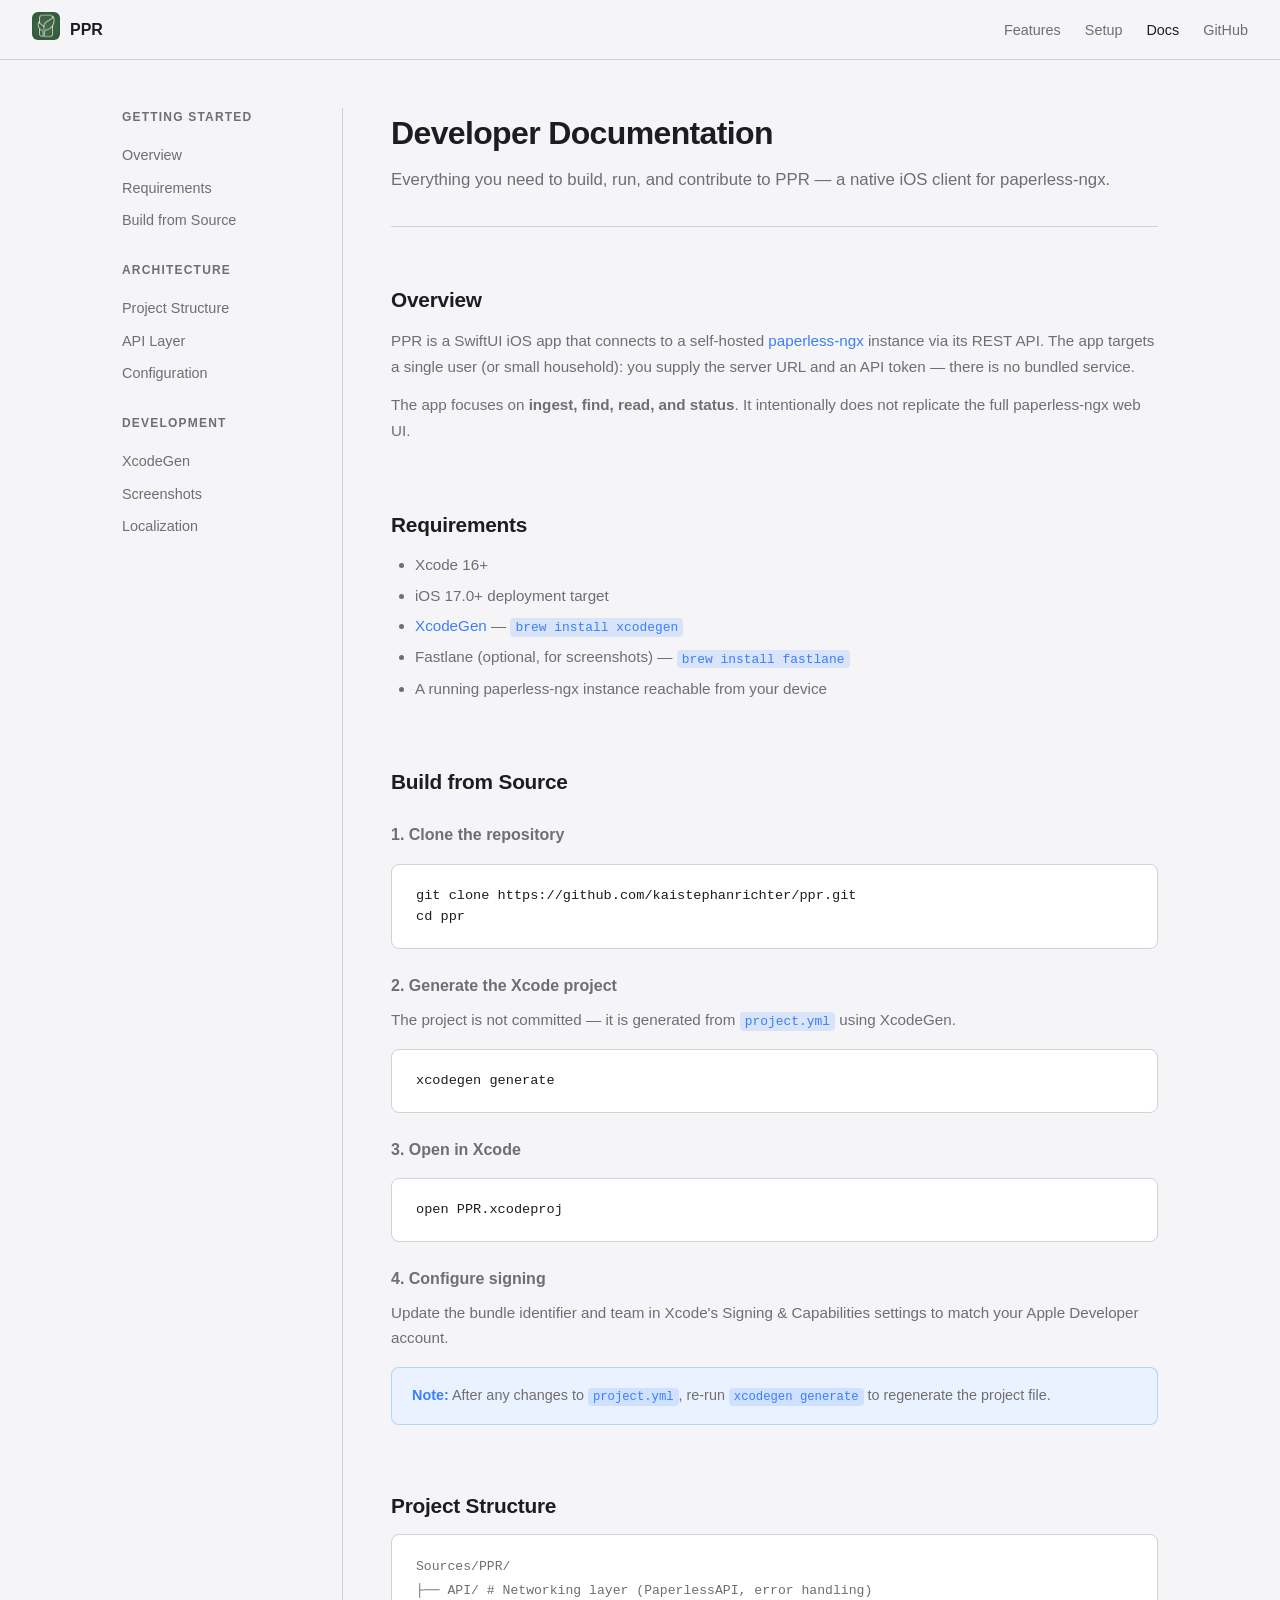
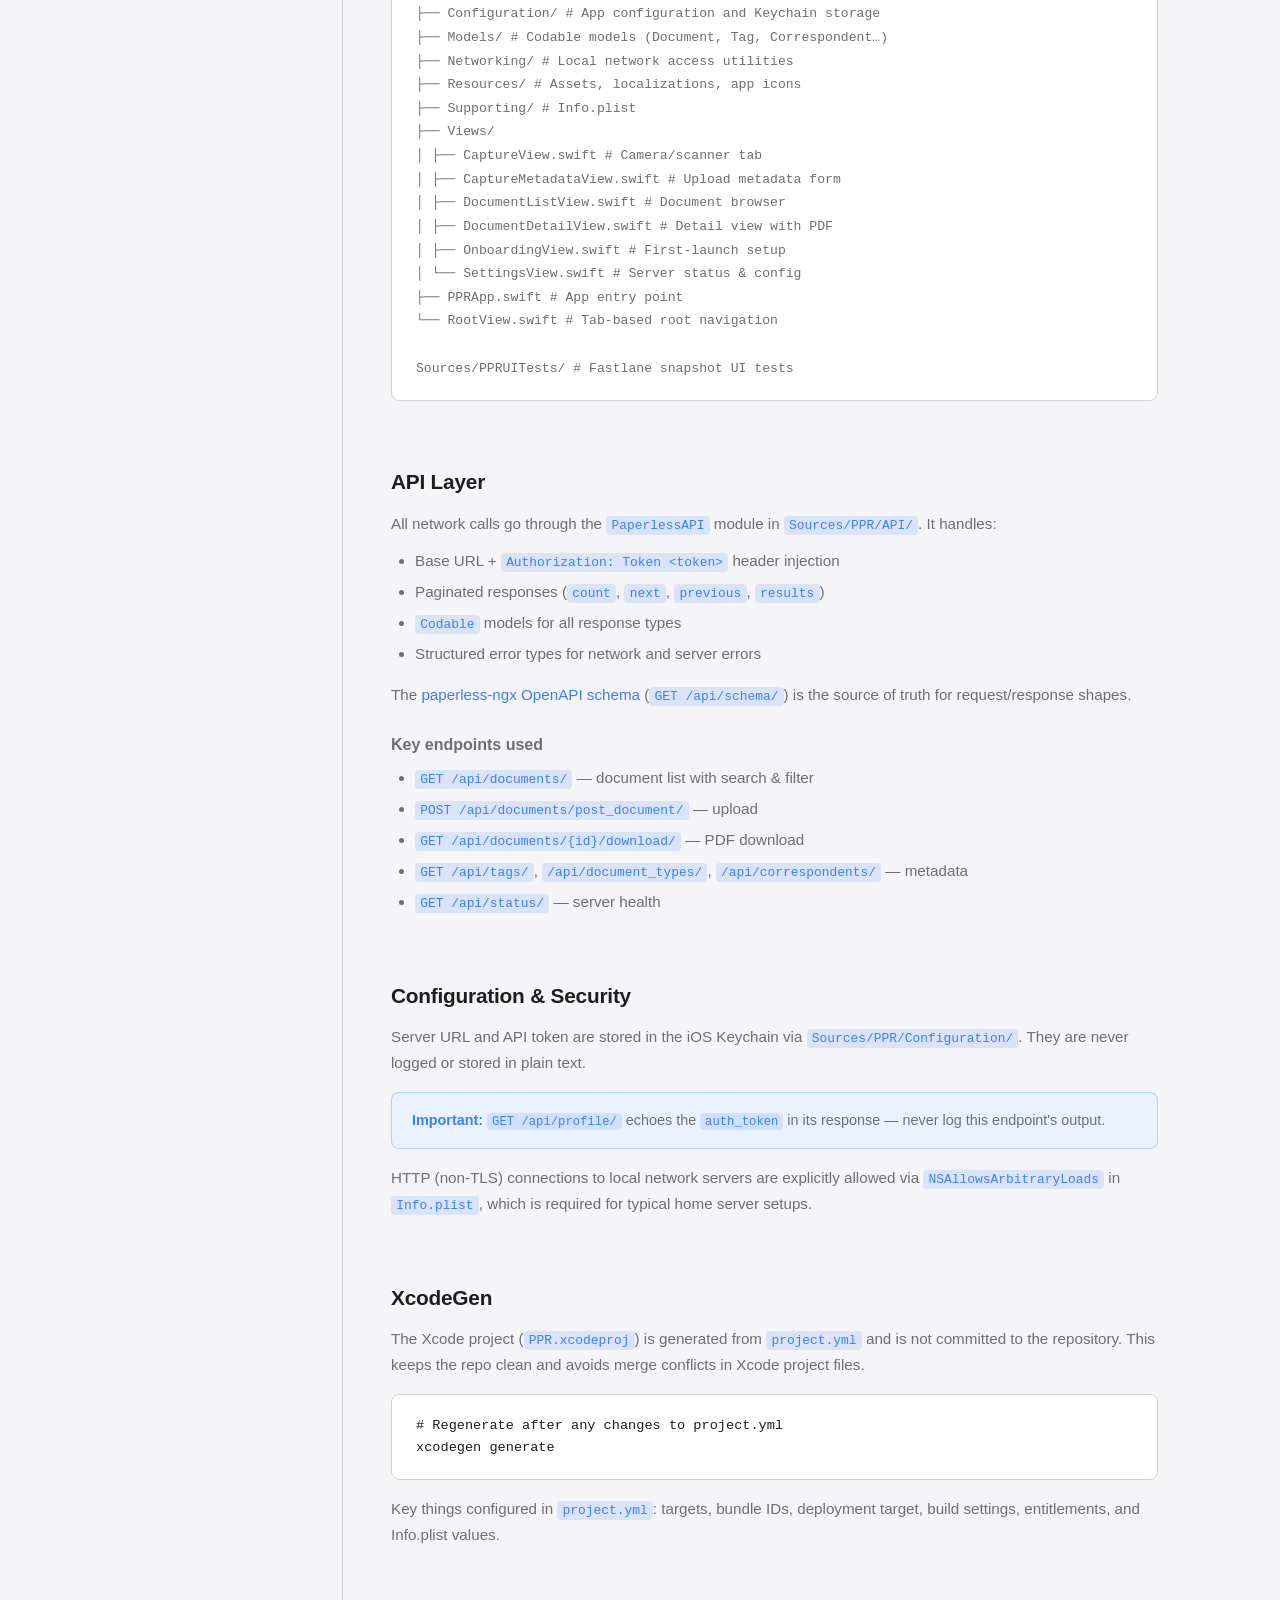
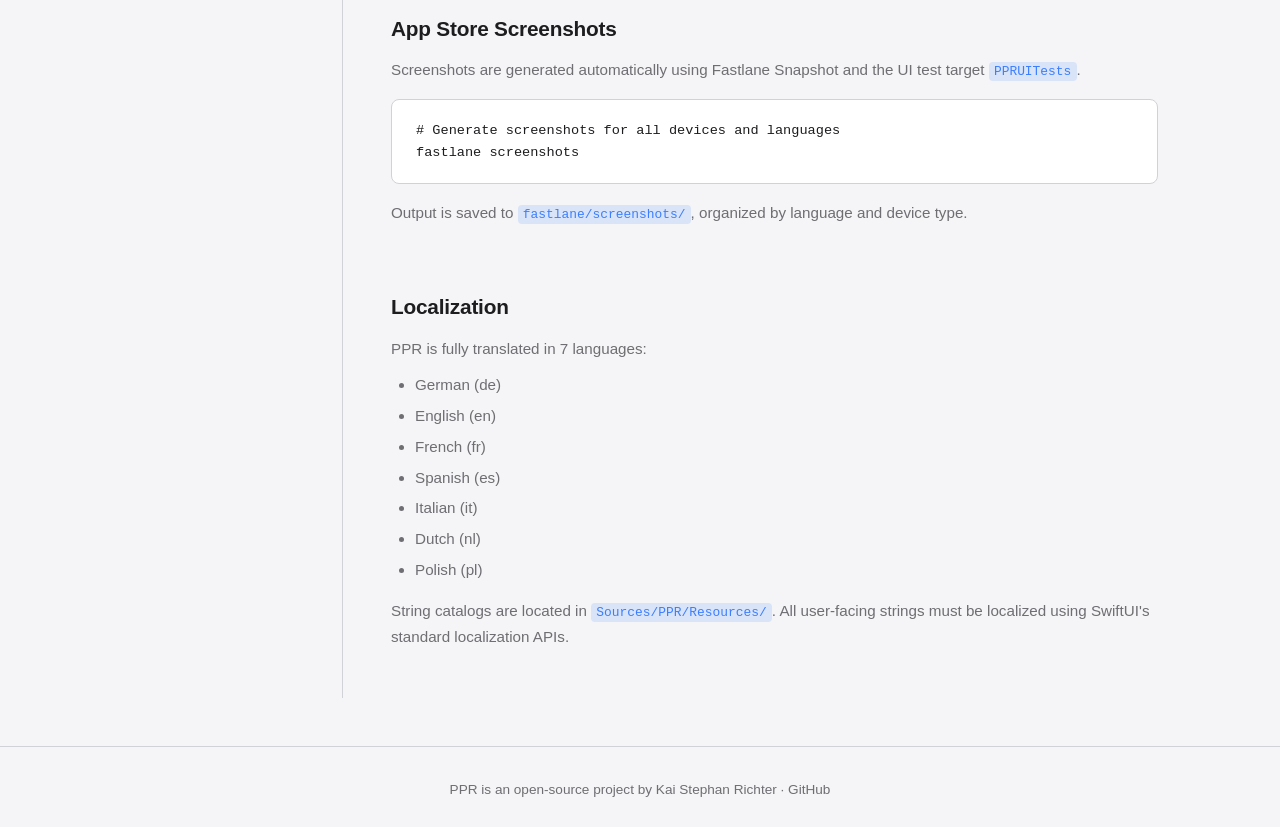
==== docs/docs.html @ b73ad2ff "Add GitHub Pages site (landing page + docs) Co-Authored-By: Claude Sonnet 4.6 <noreply@anthropic.com" ====
<!DOCTYPE html>
<html lang="en">
<head>
  <meta charset="UTF-8">
  <meta name="viewport" content="width=device-width, initial-scale=1.0">
  <title>Documentation – PPR</title>
  <meta name="description" content="Developer documentation for PPR, the native iOS client for paperless-ngx.">
  <link rel="icon" type="image/png" href="assets/app-icon-light.png">
  <link rel="stylesheet" href="style.css">
  <style>
    .docs-layout {
      display: grid;
      grid-template-columns: 220px 1fr;
      gap: 0;
      max-width: 1100px;
      margin: 0 auto;
      padding: 3rem 2rem;
      align-items: start;
    }

    .docs-sidebar {
      position: sticky;
      top: 80px;
    }

    .docs-sidebar h3 {
      font-size: 0.75rem;
      font-weight: 600;
      letter-spacing: 0.1em;
      text-transform: uppercase;
      color: var(--text-muted);
      margin-bottom: 0.75rem;
      margin-top: 1.5rem;
    }

    .docs-sidebar h3:first-child { margin-top: 0; }

    .docs-sidebar ul { list-style: none; }

    .docs-sidebar li a {
      display: block;
      padding: 0.3rem 0;
      font-size: 0.9rem;
      color: var(--text-muted);
      transition: color 0.15s;
    }

    .docs-sidebar li a:hover { color: var(--text); }
    .docs-sidebar li a.active { color: var(--accent); font-weight: 500; }

    .docs-content {
      padding-left: 3rem;
      border-left: 1px solid var(--border);
      min-height: 80vh;
    }

    .docs-content h1 {
      font-size: 2rem;
      font-weight: 700;
      letter-spacing: -0.02em;
      margin-bottom: 0.5rem;
    }

    .docs-content .lead {
      font-size: 1.05rem;
      color: var(--text-muted);
      margin-bottom: 2.5rem;
      padding-bottom: 2rem;
      border-bottom: 1px solid var(--border);
    }

    .docs-section {
      margin-bottom: 3rem;
    }

    .docs-section h2 {
      font-size: 1.3rem;
      font-weight: 600;
      letter-spacing: -0.01em;
      margin-bottom: 0.75rem;
      padding-top: 1rem;
    }

    .docs-section h3 {
      font-size: 1rem;
      font-weight: 600;
      margin-top: 1.5rem;
      margin-bottom: 0.5rem;
      color: var(--text-muted);
    }

    .docs-section p {
      font-size: 0.95rem;
      color: var(--text-muted);
      margin-bottom: 0.75rem;
      line-height: 1.7;
    }

    .docs-section ul, .docs-section ol {
      padding-left: 1.5rem;
      margin-bottom: 1rem;
    }

    .docs-section li {
      font-size: 0.95rem;
      color: var(--text-muted);
      margin-bottom: 0.4rem;
      line-height: 1.6;
    }

    pre {
      background: var(--bg-card);
      border: 1px solid var(--border);
      border-radius: var(--radius-sm);
      padding: 1.25rem 1.5rem;
      overflow-x: auto;
      margin: 1rem 0;
    }

    pre code {
      background: none;
      color: var(--text);
      padding: 0;
      font-size: 0.85rem;
      line-height: 1.6;
    }

    .callout {
      background: color-mix(in srgb, var(--accent) 10%, var(--bg-card));
      border: 1px solid color-mix(in srgb, var(--accent) 30%, transparent);
      border-radius: var(--radius-sm);
      padding: 1rem 1.25rem;
      margin: 1rem 0;
      font-size: 0.9rem;
      color: var(--text-muted);
    }

    .callout strong { color: var(--accent); }

    .arch-tree {
      font-family: "SF Mono", "Fira Code", monospace;
      font-size: 0.82rem;
      color: var(--text-muted);
      background: var(--bg-card);
      border: 1px solid var(--border);
      border-radius: var(--radius-sm);
      padding: 1.25rem 1.5rem;
      line-height: 1.8;
    }

    @media (max-width: 700px) {
      .docs-layout { grid-template-columns: 1fr; }
      .docs-sidebar { display: none; }
      .docs-content { padding-left: 0; border-left: none; }
    }
  </style>
</head>
<body>

<nav>
  <a class="nav-logo" href="index.html">
    <picture>
      <source srcset="assets/app-icon-dark.png" media="(prefers-color-scheme: dark)">
      <img src="assets/app-icon-light.png" alt="PPR Icon">
    </picture>
    PPR
  </a>
  <ul>
    <li><a href="index.html#features">Features</a></li>
    <li><a href="index.html#setup">Setup</a></li>
    <li><a href="docs.html" style="color: var(--text);">Docs</a></li>
    <li><a href="https://github.com/kaistephanrichter/ppr">GitHub</a></li>
  </ul>
</nav>

<div class="docs-layout">
  <aside class="docs-sidebar">
    <h3>Getting Started</h3>
    <ul>
      <li><a href="#overview">Overview</a></li>
      <li><a href="#requirements">Requirements</a></li>
      <li><a href="#build">Build from Source</a></li>
    </ul>
    <h3>Architecture</h3>
    <ul>
      <li><a href="#structure">Project Structure</a></li>
      <li><a href="#api-layer">API Layer</a></li>
      <li><a href="#configuration">Configuration</a></li>
    </ul>
    <h3>Development</h3>
    <ul>
      <li><a href="#xcodegen">XcodeGen</a></li>
      <li><a href="#screenshots">Screenshots</a></li>
      <li><a href="#localization">Localization</a></li>
    </ul>
  </aside>

  <main class="docs-content">
    <h1>Developer Documentation</h1>
    <p class="lead">Everything you need to build, run, and contribute to PPR — a native iOS client for paperless-ngx.</p>

    <!-- OVERVIEW -->
    <div class="docs-section" id="overview">
      <h2>Overview</h2>
      <p>PPR is a SwiftUI iOS app that connects to a self-hosted <a href="https://docs.paperless-ngx.com" target="_blank">paperless-ngx</a> instance via its REST API. The app targets a single user (or small household): you supply the server URL and an API token — there is no bundled service.</p>
      <p>The app focuses on <strong>ingest, find, read, and status</strong>. It intentionally does not replicate the full paperless-ngx web UI.</p>
    </div>

    <!-- REQUIREMENTS -->
    <div class="docs-section" id="requirements">
      <h2>Requirements</h2>
      <ul>
        <li>Xcode 16+</li>
        <li>iOS 17.0+ deployment target</li>
        <li><a href="https://github.com/yonaskolb/XcodeGen" target="_blank">XcodeGen</a> — <code>brew install xcodegen</code></li>
        <li>Fastlane (optional, for screenshots) — <code>brew install fastlane</code></li>
        <li>A running paperless-ngx instance reachable from your device</li>
      </ul>
    </div>

    <!-- BUILD -->
    <div class="docs-section" id="build">
      <h2>Build from Source</h2>

      <h3>1. Clone the repository</h3>
      <pre><code>git clone https://github.com/kaistephanrichter/ppr.git
cd ppr</code></pre>

      <h3>2. Generate the Xcode project</h3>
      <p>The project is not committed — it is generated from <code>project.yml</code> using XcodeGen.</p>
      <pre><code>xcodegen generate</code></pre>

      <h3>3. Open in Xcode</h3>
      <pre><code>open PPR.xcodeproj</code></pre>

      <h3>4. Configure signing</h3>
      <p>Update the bundle identifier and team in Xcode's Signing &amp; Capabilities settings to match your Apple Developer account.</p>

      <div class="callout">
        <strong>Note:</strong> After any changes to <code>project.yml</code>, re-run <code>xcodegen generate</code> to regenerate the project file.
      </div>
    </div>

    <!-- STRUCTURE -->
    <div class="docs-section" id="structure">
      <h2>Project Structure</h2>
      <div class="arch-tree">Sources/PPR/<br>
├── API/                    # Networking layer (PaperlessAPI, error handling)<br>
├── Configuration/          # App configuration and Keychain storage<br>
├── Models/                 # Codable models (Document, Tag, Correspondent…)<br>
├── Networking/             # Local network access utilities<br>
├── Resources/              # Assets, localizations, app icons<br>
├── Supporting/             # Info.plist<br>
├── Views/<br>
│   ├── CaptureView.swift           # Camera/scanner tab<br>
│   ├── CaptureMetadataView.swift   # Upload metadata form<br>
│   ├── DocumentListView.swift      # Document browser<br>
│   ├── DocumentDetailView.swift    # Detail view with PDF<br>
│   ├── OnboardingView.swift        # First-launch setup<br>
│   └── SettingsView.swift          # Server status &amp; config<br>
├── PPRApp.swift            # App entry point<br>
└── RootView.swift          # Tab-based root navigation<br>
<br>
Sources/PPRUITests/         # Fastlane snapshot UI tests</div>
    </div>

    <!-- API LAYER -->
    <div class="docs-section" id="api-layer">
      <h2>API Layer</h2>
      <p>All network calls go through the <code>PaperlessAPI</code> module in <code>Sources/PPR/API/</code>. It handles:</p>
      <ul>
        <li>Base URL + <code>Authorization: Token &lt;token&gt;</code> header injection</li>
        <li>Paginated responses (<code>count</code>, <code>next</code>, <code>previous</code>, <code>results</code>)</li>
        <li><code>Codable</code> models for all response types</li>
        <li>Structured error types for network and server errors</li>
      </ul>
      <p>The <a href="https://docs.paperless-ngx.com/api/" target="_blank">paperless-ngx OpenAPI schema</a> (<code>GET /api/schema/</code>) is the source of truth for request/response shapes.</p>

      <h3>Key endpoints used</h3>
      <ul>
        <li><code>GET /api/documents/</code> — document list with search &amp; filter</li>
        <li><code>POST /api/documents/post_document/</code> — upload</li>
        <li><code>GET /api/documents/{id}/download/</code> — PDF download</li>
        <li><code>GET /api/tags/</code>, <code>/api/document_types/</code>, <code>/api/correspondents/</code> — metadata</li>
        <li><code>GET /api/status/</code> — server health</li>
      </ul>
    </div>

    <!-- CONFIGURATION -->
    <div class="docs-section" id="configuration">
      <h2>Configuration &amp; Security</h2>
      <p>Server URL and API token are stored in the iOS Keychain via <code>Sources/PPR/Configuration/</code>. They are never logged or stored in plain text.</p>
      <div class="callout">
        <strong>Important:</strong> <code>GET /api/profile/</code> echoes the <code>auth_token</code> in its response — never log this endpoint's output.
      </div>
      <p>HTTP (non-TLS) connections to local network servers are explicitly allowed via <code>NSAllowsArbitraryLoads</code> in <code>Info.plist</code>, which is required for typical home server setups.</p>
    </div>

    <!-- XCODEGEN -->
    <div class="docs-section" id="xcodegen">
      <h2>XcodeGen</h2>
      <p>The Xcode project (<code>PPR.xcodeproj</code>) is generated from <code>project.yml</code> and is not committed to the repository. This keeps the repo clean and avoids merge conflicts in Xcode project files.</p>
      <pre><code># Regenerate after any changes to project.yml
xcodegen generate</code></pre>
      <p>Key things configured in <code>project.yml</code>: targets, bundle IDs, deployment target, build settings, entitlements, and Info.plist values.</p>
    </div>

    <!-- SCREENSHOTS -->
    <div class="docs-section" id="screenshots">
      <h2>App Store Screenshots</h2>
      <p>Screenshots are generated automatically using Fastlane Snapshot and the UI test target <code>PPRUITests</code>.</p>
      <pre><code># Generate screenshots for all devices and languages
fastlane screenshots</code></pre>
      <p>Output is saved to <code>fastlane/screenshots/</code>, organized by language and device type.</p>
    </div>

    <!-- LOCALIZATION -->
    <div class="docs-section" id="localization">
      <h2>Localization</h2>
      <p>PPR is fully translated in 7 languages:</p>
      <ul>
        <li>German (de)</li>
        <li>English (en)</li>
        <li>French (fr)</li>
        <li>Spanish (es)</li>
        <li>Italian (it)</li>
        <li>Dutch (nl)</li>
        <li>Polish (pl)</li>
      </ul>
      <p>String catalogs are located in <code>Sources/PPR/Resources/</code>. All user-facing strings must be localized using SwiftUI's standard localization APIs.</p>
    </div>

  </main>
</div>

<footer>
  <p>PPR is an open-source project by <a href="https://github.com/kaistephanrichter" target="_blank">Kai Stephan Richter</a> · <a href="https://github.com/kaistephanrichter/ppr" target="_blank">GitHub</a></p>
</footer>

</body>
</html>
---- docs/style.css ----
*, *::before, *::after { box-sizing: border-box; margin: 0; padding: 0; }

:root {
  --bg: #0d0d0f;
  --bg-card: #18181b;
  --bg-card-hover: #1f1f23;
  --border: #2a2a30;
  --text: #e8e8ed;
  --text-muted: #8e8e99;
  --accent: #3b7eff;
  --accent-hover: #5b93ff;
  --radius: 16px;
  --radius-sm: 8px;
}

@media (prefers-color-scheme: light) {
  :root {
    --bg: #f5f5f7;
    --bg-card: #ffffff;
    --bg-card-hover: #f0f0f5;
    --border: #d1d1d8;
    --text: #1d1d1f;
    --text-muted: #6e6e73;
  }
}

html { scroll-behavior: smooth; }

body {
  font-family: -apple-system, BlinkMacSystemFont, "SF Pro Display", "Segoe UI", sans-serif;
  background: var(--bg);
  color: var(--text);
  line-height: 1.6;
  -webkit-font-smoothing: antialiased;
}

a { color: var(--accent); text-decoration: none; }
a:hover { color: var(--accent-hover); }

/* NAV */
nav {
  position: sticky;
  top: 0;
  z-index: 100;
  display: flex;
  align-items: center;
  justify-content: space-between;
  padding: 0 2rem;
  height: 60px;
  background: color-mix(in srgb, var(--bg) 80%, transparent);
  backdrop-filter: blur(20px);
  -webkit-backdrop-filter: blur(20px);
  border-bottom: 1px solid var(--border);
}

.nav-logo {
  display: flex;
  align-items: center;
  gap: 10px;
  font-weight: 600;
  font-size: 1rem;
  color: var(--text);
}

.nav-logo img {
  width: 28px;
  height: 28px;
  border-radius: 6px;
}

nav ul {
  display: flex;
  gap: 1.5rem;
  list-style: none;
}

nav a {
  color: var(--text-muted);
  font-size: 0.9rem;
  font-weight: 500;
  transition: color 0.15s;
}

nav a:hover { color: var(--text); }

/* HERO */
.hero {
  display: flex;
  flex-direction: column;
  align-items: center;
  text-align: center;
  padding: 6rem 2rem 4rem;
  max-width: 800px;
  margin: 0 auto;
}

.hero-icon {
  width: 100px;
  height: 100px;
  border-radius: 22px;
  margin-bottom: 2rem;
  box-shadow: 0 20px 60px rgba(59, 126, 255, 0.25);
}

.hero h1 {
  font-size: clamp(2.5rem, 6vw, 4rem);
  font-weight: 700;
  letter-spacing: -0.03em;
  line-height: 1.1;
  margin-bottom: 1rem;
}

.hero h1 span { color: var(--accent); }

.hero p {
  font-size: 1.2rem;
  color: var(--text-muted);
  max-width: 560px;
  margin-bottom: 2.5rem;
}

.hero-badges {
  display: flex;
  gap: 0.75rem;
  flex-wrap: wrap;
  justify-content: center;
}

.badge {
  display: inline-flex;
  align-items: center;
  gap: 6px;
  padding: 0.5rem 1rem;
  border-radius: 100px;
  font-size: 0.85rem;
  font-weight: 500;
  border: 1px solid var(--border);
  color: var(--text-muted);
  background: var(--bg-card);
}

.badge-primary {
  background: var(--accent);
  border-color: var(--accent);
  color: #fff;
  transition: background 0.15s;
}

.badge-primary:hover { background: var(--accent-hover); color: #fff; }

/* SECTIONS */
section {
  max-width: 1100px;
  margin: 0 auto;
  padding: 5rem 2rem;
}

.section-label {
  font-size: 0.8rem;
  font-weight: 600;
  letter-spacing: 0.1em;
  text-transform: uppercase;
  color: var(--accent);
  margin-bottom: 0.75rem;
}

.section-title {
  font-size: clamp(1.8rem, 4vw, 2.5rem);
  font-weight: 700;
  letter-spacing: -0.02em;
  margin-bottom: 1rem;
}

.section-sub {
  font-size: 1.05rem;
  color: var(--text-muted);
  max-width: 540px;
  margin-bottom: 3rem;
}

/* FEATURES GRID */
.features-grid {
  display: grid;
  grid-template-columns: repeat(auto-fill, minmax(300px, 1fr));
  gap: 1.5rem;
}

.feature-card {
  background: var(--bg-card);
  border: 1px solid var(--border);
  border-radius: var(--radius);
  padding: 2rem;
  transition: background 0.15s, border-color 0.15s;
}

.feature-card:hover {
  background: var(--bg-card-hover);
  border-color: color-mix(in srgb, var(--accent) 40%, var(--border));
}

.feature-icon {
  width: 56px;
  height: 56px;
  border-radius: 12px;
  margin-bottom: 1.25rem;
  object-fit: cover;
}

.feature-card h3 {
  font-size: 1.05rem;
  font-weight: 600;
  margin-bottom: 0.5rem;
}

.feature-card p {
  font-size: 0.9rem;
  color: var(--text-muted);
  line-height: 1.5;
}

/* SHOWCASE */
.showcase {
  display: grid;
  grid-template-columns: 1fr 1fr;
  gap: 4rem;
  align-items: center;
}

.showcase.reverse { direction: rtl; }
.showcase.reverse > * { direction: ltr; }

.showcase-img {
  width: 100%;
  border-radius: var(--radius);
  border: 1px solid var(--border);
}

.showcase-text h2 {
  font-size: 1.8rem;
  font-weight: 700;
  letter-spacing: -0.02em;
  margin-bottom: 1rem;
}

.showcase-text p {
  color: var(--text-muted);
  margin-bottom: 0.75rem;
  font-size: 0.95rem;
}

.showcase-text ul {
  list-style: none;
  margin-top: 1rem;
}

.showcase-text li {
  display: flex;
  align-items: flex-start;
  gap: 0.5rem;
  color: var(--text-muted);
  font-size: 0.9rem;
  margin-bottom: 0.5rem;
}

.showcase-text li::before {
  content: "✓";
  color: var(--accent);
  font-weight: 700;
  flex-shrink: 0;
}

/* REQUIREMENTS */
.req-grid {
  display: grid;
  grid-template-columns: repeat(auto-fill, minmax(240px, 1fr));
  gap: 1rem;
}

.req-card {
  background: var(--bg-card);
  border: 1px solid var(--border);
  border-radius: var(--radius-sm);
  padding: 1.5rem;
}

.req-card h4 {
  font-size: 0.85rem;
  font-weight: 600;
  color: var(--text-muted);
  text-transform: uppercase;
  letter-spacing: 0.08em;
  margin-bottom: 0.5rem;
}

.req-card p {
  font-size: 0.95rem;
  font-weight: 500;
}

/* SETUP */
.setup-steps {
  display: flex;
  flex-direction: column;
  gap: 1.5rem;
}

.step {
  display: flex;
  gap: 1.5rem;
  align-items: flex-start;
}

.step-num {
  width: 36px;
  height: 36px;
  border-radius: 50%;
  background: var(--accent);
  color: #fff;
  font-weight: 700;
  font-size: 0.9rem;
  display: flex;
  align-items: center;
  justify-content: center;
  flex-shrink: 0;
}

.step-content h4 {
  font-weight: 600;
  margin-bottom: 0.25rem;
}

.step-content p {
  color: var(--text-muted);
  font-size: 0.9rem;
}

code {
  font-family: "SF Mono", "Fira Code", monospace;
  font-size: 0.85em;
  background: color-mix(in srgb, var(--accent) 15%, transparent);
  color: var(--accent);
  padding: 0.15em 0.4em;
  border-radius: 4px;
}

/* FOOTER */
footer {
  border-top: 1px solid var(--border);
  padding: 2rem;
  text-align: center;
  color: var(--text-muted);
  font-size: 0.85rem;
}

footer a { color: var(--text-muted); }
footer a:hover { color: var(--text); }

/* RESPONSIVE */
@media (max-width: 700px) {
  .showcase { grid-template-columns: 1fr; gap: 2rem; }
  .showcase.reverse { direction: ltr; }
  nav ul { display: none; }
}
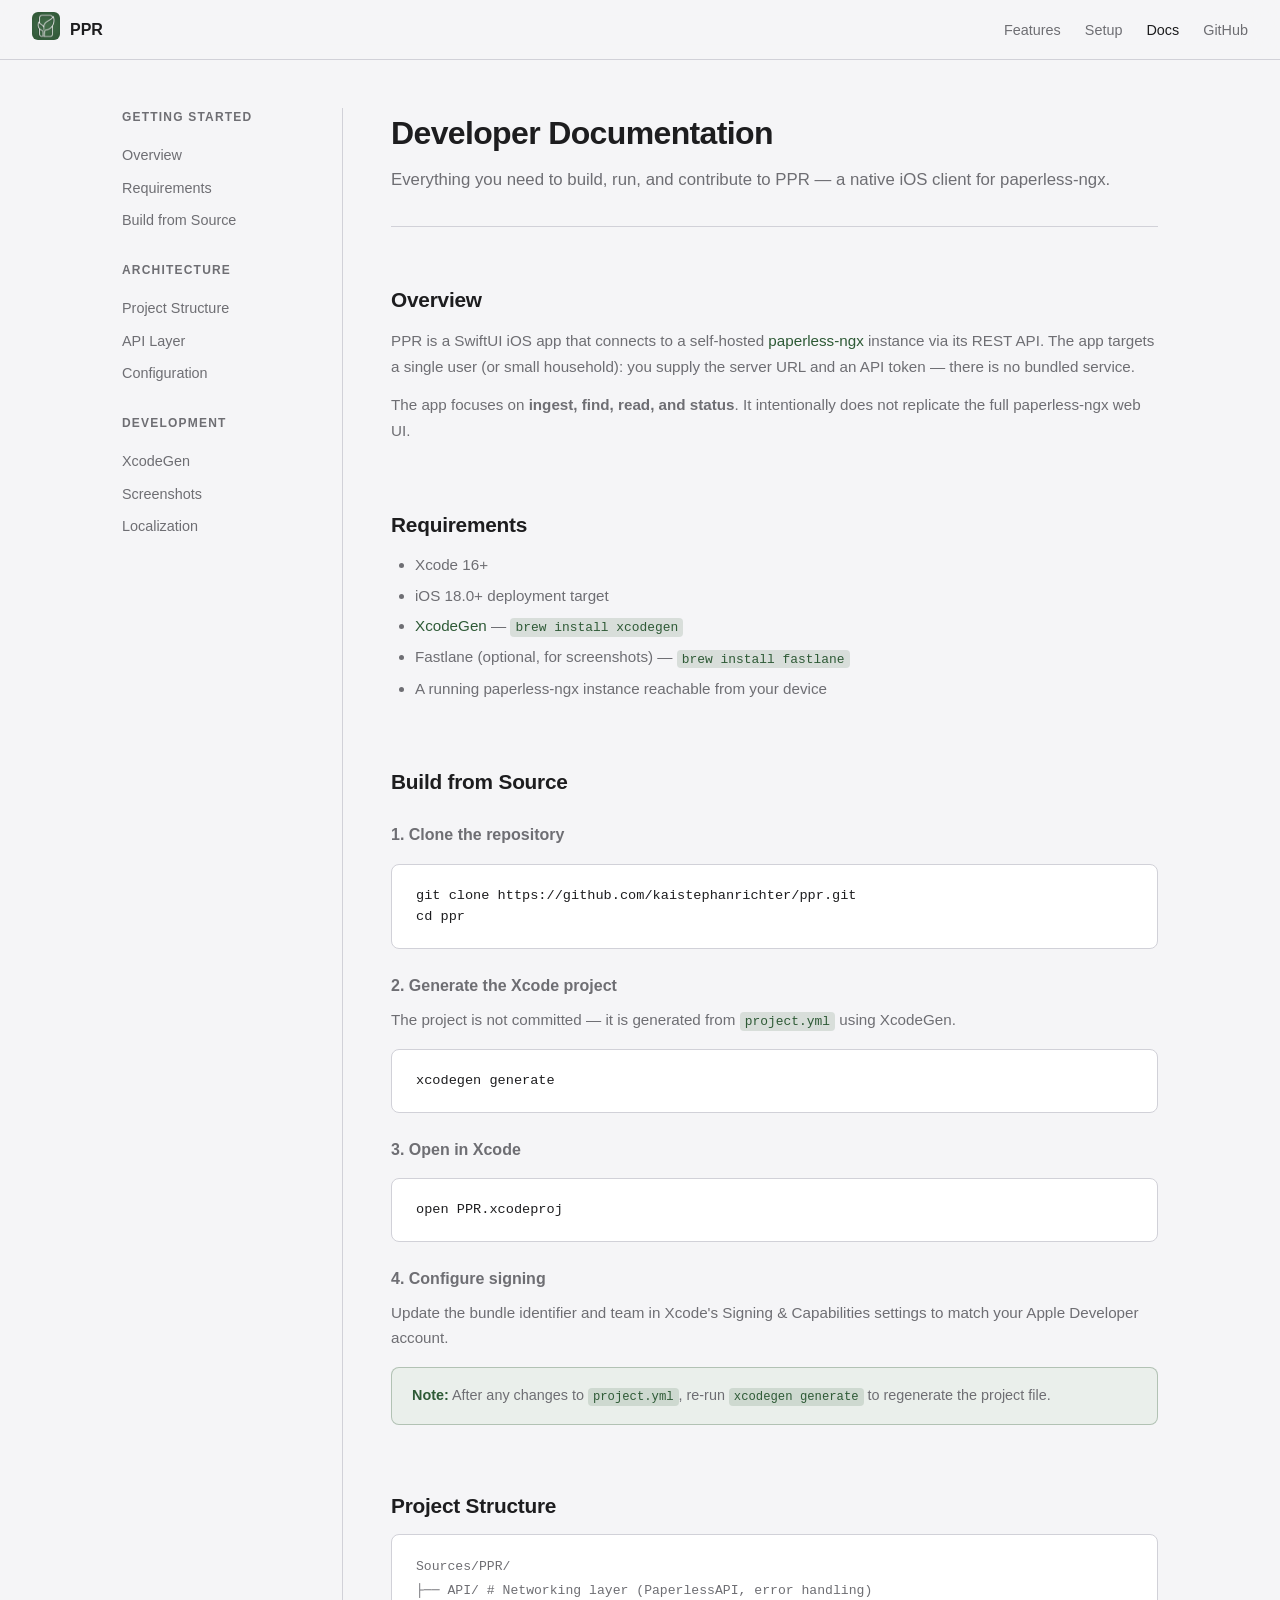
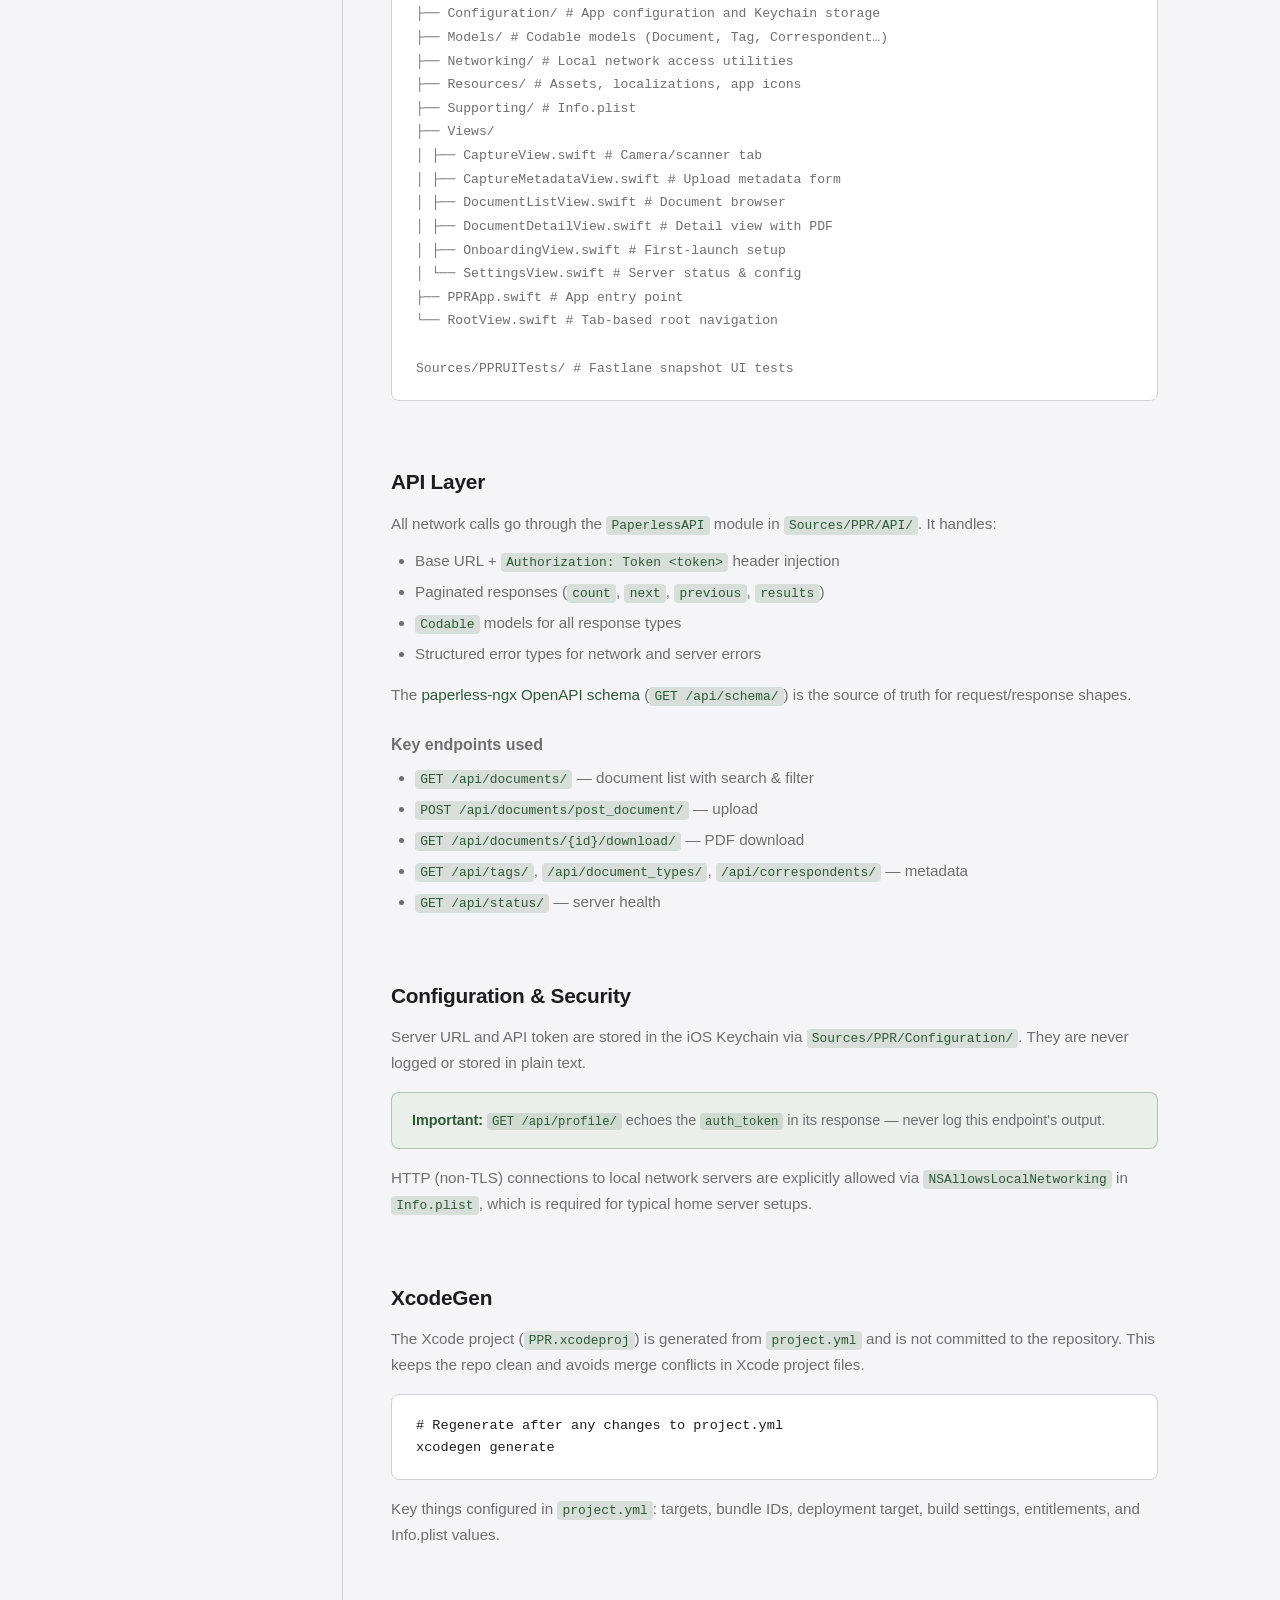
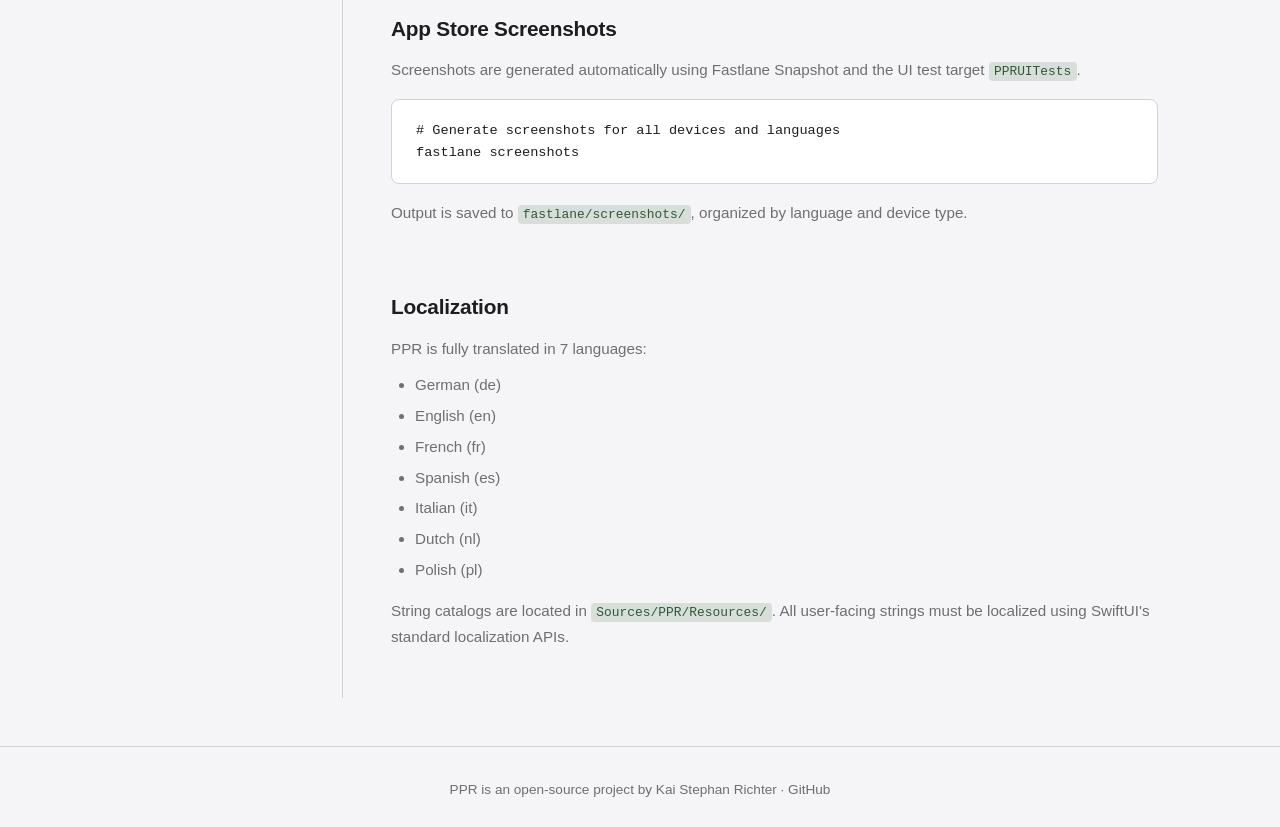
==== commit d3ddc776: "Add unofficial-client disclaimer to landing page, fix docs inconsistencies - index.html: add hero di" ====
--- a/docs/docs.html
+++ b/docs/docs.html
@@ -211,7 +211,7 @@
       <h2>Requirements</h2>
       <ul>
         <li>Xcode 16+</li>
-        <li>iOS 17.0+ deployment target</li>
+        <li>iOS 18.0+ deployment target</li>
         <li><a href="https://github.com/yonaskolb/XcodeGen" target="_blank">XcodeGen</a> — <code>brew install xcodegen</code></li>
         <li>Fastlane (optional, for screenshots) — <code>brew install fastlane</code></li>
         <li>A running paperless-ngx instance reachable from your device</li>
@@ -293,7 +293,7 @@
       <div class="callout">
         <strong>Important:</strong> <code>GET /api/profile/</code> echoes the <code>auth_token</code> in its response — never log this endpoint's output.
       </div>
-      <p>HTTP (non-TLS) connections to local network servers are explicitly allowed via <code>NSAllowsArbitraryLoads</code> in <code>Info.plist</code>, which is required for typical home server setups.</p>
+      <p>HTTP (non-TLS) connections to local network servers are explicitly allowed via <code>NSAllowsLocalNetworking</code> in <code>Info.plist</code>, which is required for typical home server setups.</p>
     </div>
 
     <!-- XCODEGEN -->
--- a/docs/style.css
+++ b/docs/style.css
@@ -7,8 +7,8 @@
   --border: #2a2a30;
   --text: #e8e8ed;
   --text-muted: #8e8e99;
-  --accent: #3b7eff;
-  --accent-hover: #5b93ff;
+  --accent: #2e5a36;
+  --accent-hover: #3a7245;
   --radius: 16px;
   --radius-sm: 8px;
 }
@@ -21,6 +21,15 @@
     --border: #d1d1d8;
     --text: #1d1d1f;
     --text-muted: #6e6e73;
+    --accent: #2e5a36;
+    --accent-hover: #3a7245;
+  }
+}
+
+@media (prefers-color-scheme: dark) {
+  :root {
+    --accent: #84c15d;
+    --accent-hover: #96cc72;
   }
 }
 
@@ -124,6 +133,12 @@
   gap: 0.75rem;
   flex-wrap: wrap;
   justify-content: center;
+}
+
+.hero-disclaimer {
+  margin-top: 1.25rem;
+  font-size: 0.8rem;
+  color: var(--text-muted);
 }
 
 .badge {
@@ -355,6 +370,61 @@
 footer a { color: var(--text-muted); }
 footer a:hover { color: var(--text); }
 
+/* PHONE MOCKUP */
+.phone-wrap {
+  flex-shrink: 0;
+  background: var(--bg-card);
+  border: 1px solid var(--border);
+  border-radius: 36px;
+  padding: 10px;
+  box-shadow: 0 24px 64px rgba(0,0,0,0.25);
+  width: 220px;
+}
+
+.phone-screen {
+  width: 100%;
+  border-radius: 28px;
+  display: block;
+}
+
+.phone-sm {
+  width: 160px;
+  border-radius: 28px;
+  padding: 8px;
+}
+
+.phone-sm .phone-screen {
+  border-radius: 22px;
+}
+
+.showcase .phone-wrap {
+  width: 260px;
+  margin: 0 auto;
+}
+
+/* SCREENSHOT STRIP */
+.screenshot-strip {
+  display: flex;
+  gap: 1.5rem;
+  overflow-x: auto;
+  padding-bottom: 1rem;
+  justify-content: center;
+  flex-wrap: wrap;
+}
+
+.screenshot-item {
+  display: flex;
+  flex-direction: column;
+  align-items: center;
+  gap: 0.75rem;
+}
+
+.screenshot-label {
+  font-size: 0.8rem;
+  font-weight: 500;
+  color: var(--text-muted);
+}
+
 /* RESPONSIVE */
 @media (max-width: 700px) {
   .showcase { grid-template-columns: 1fr; gap: 2rem; }
